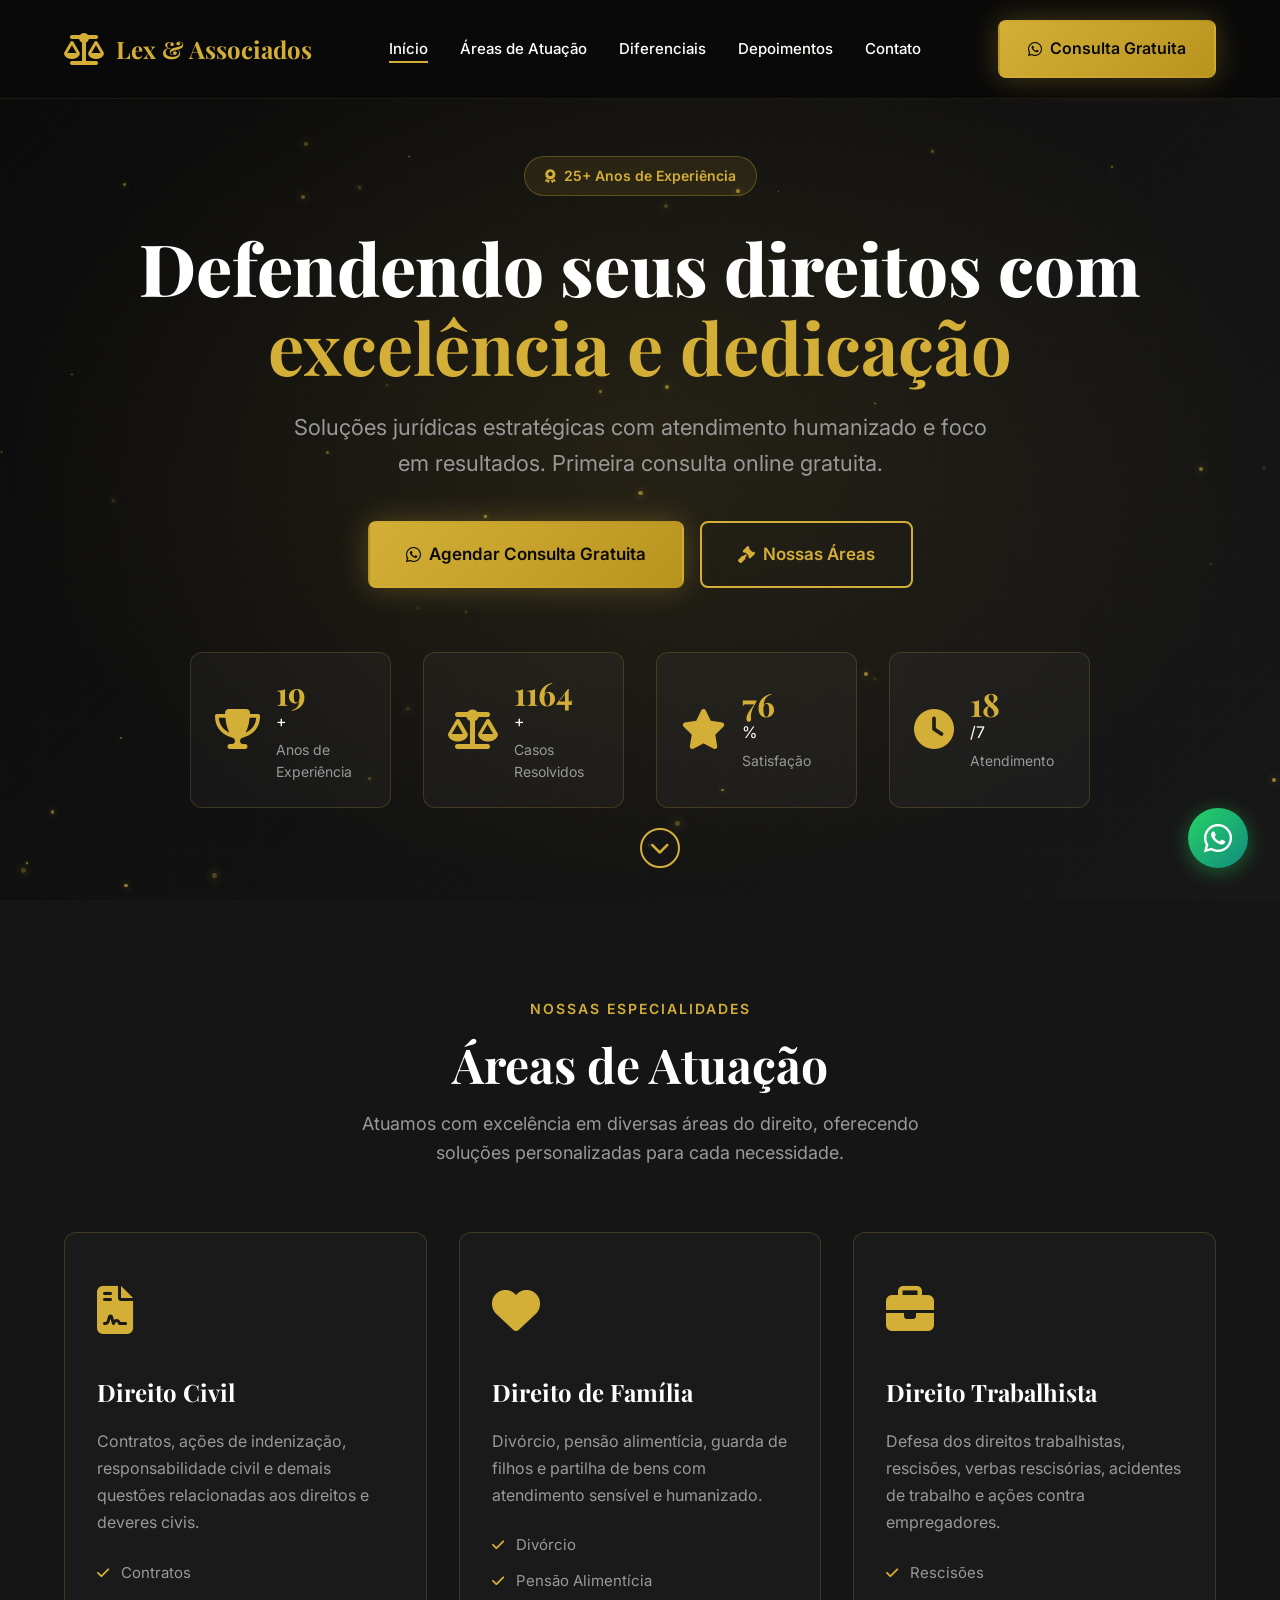
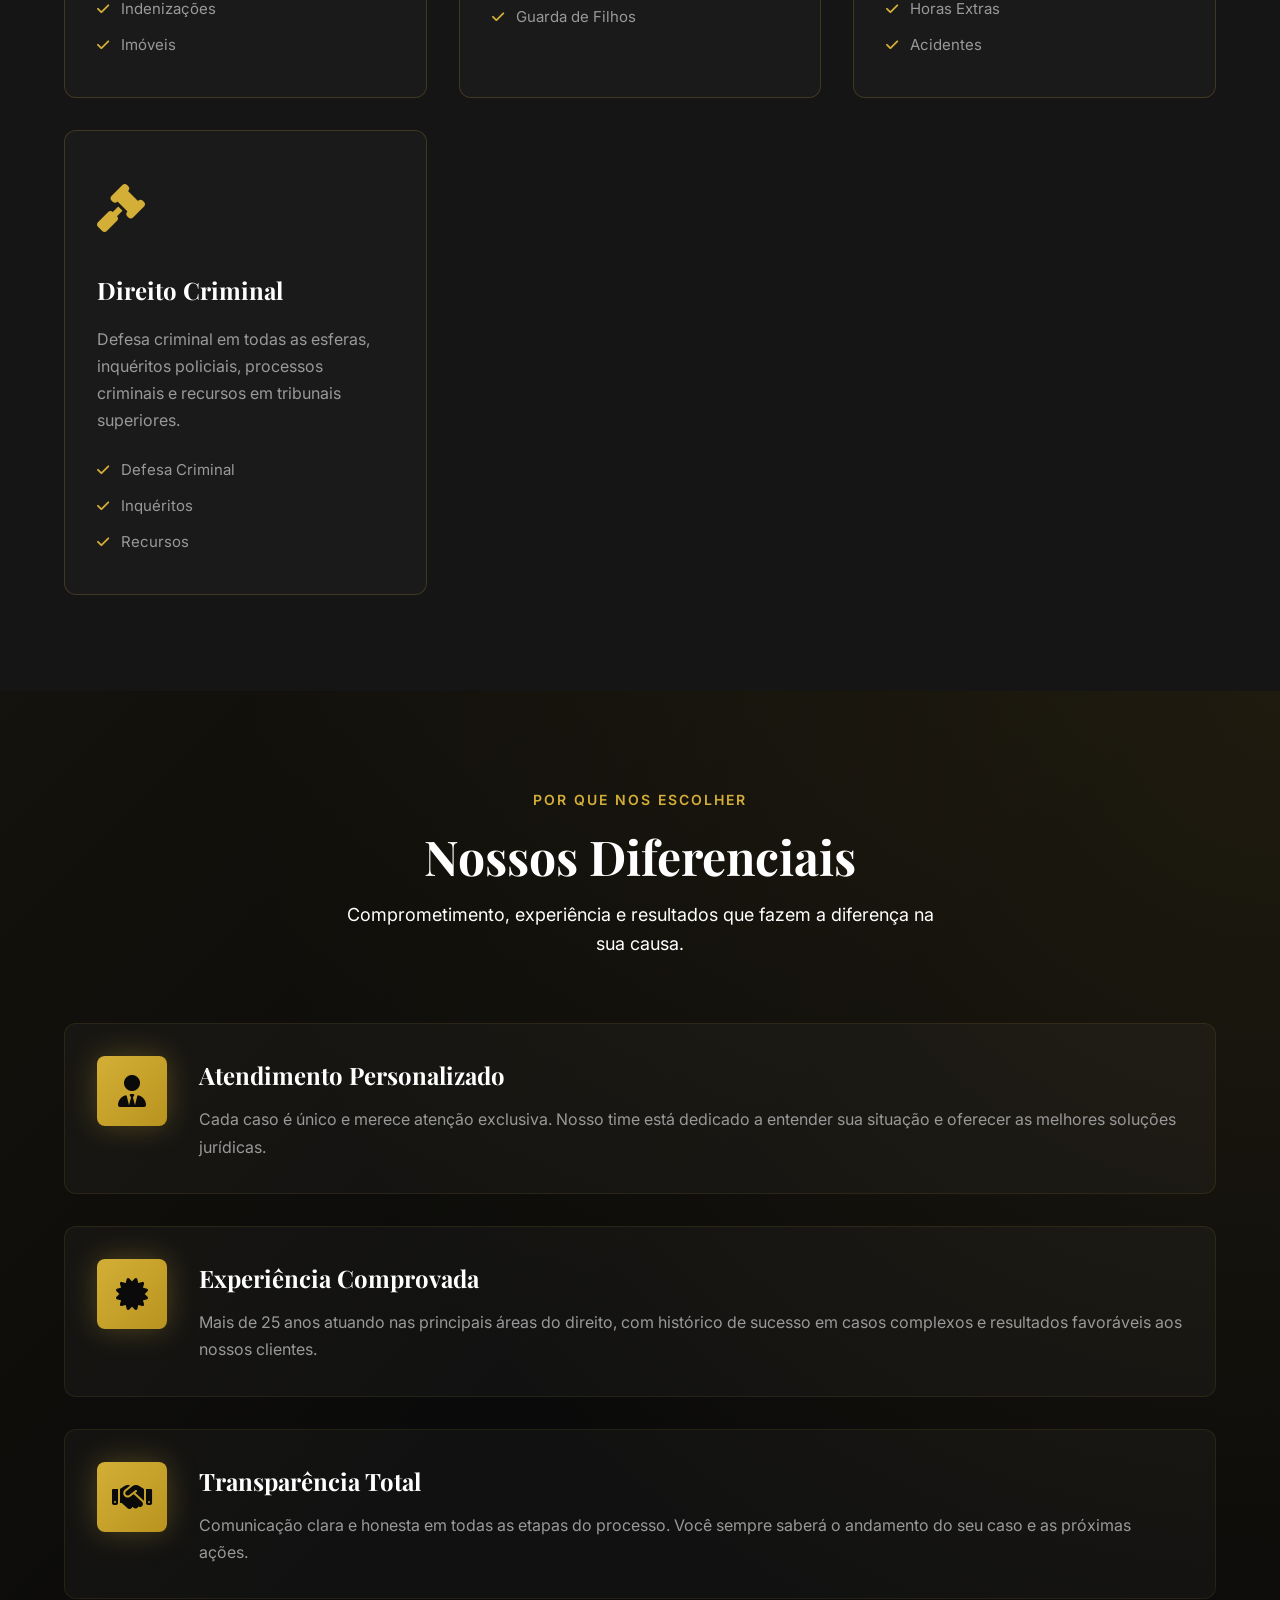
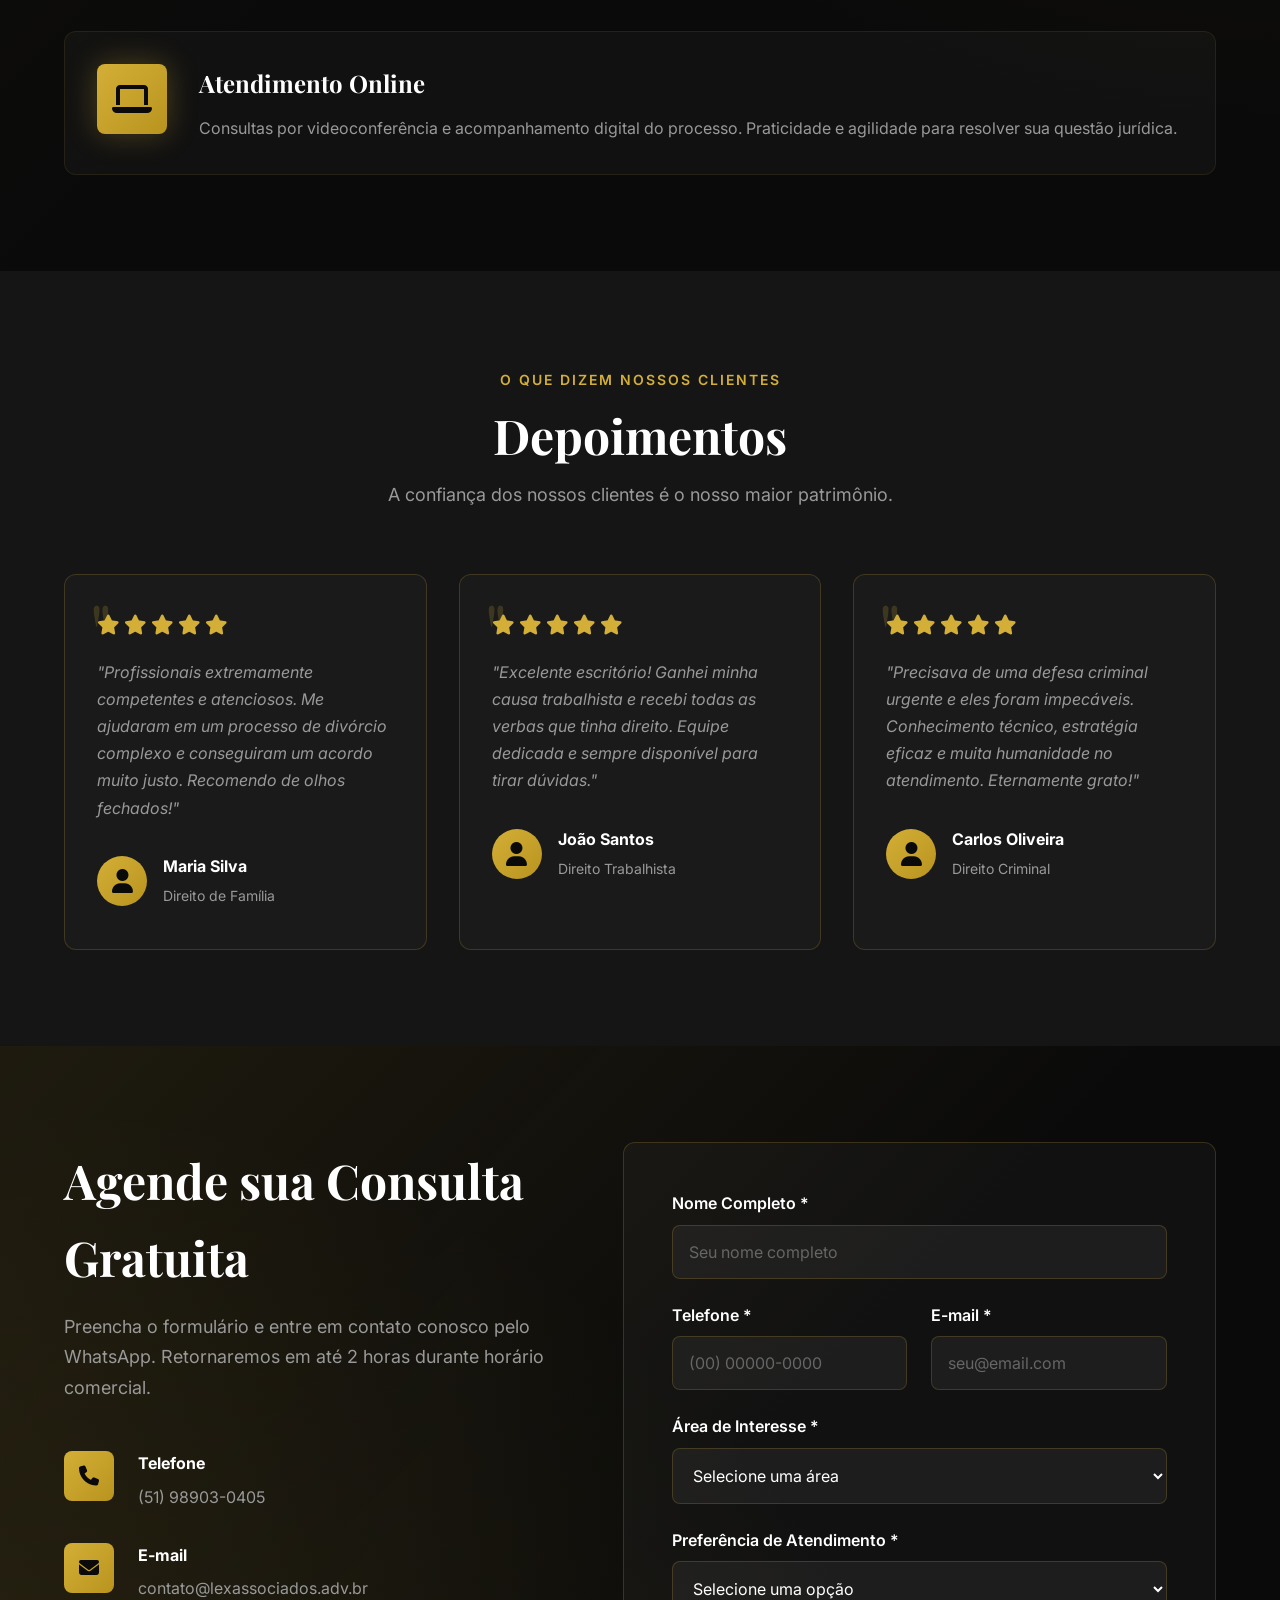
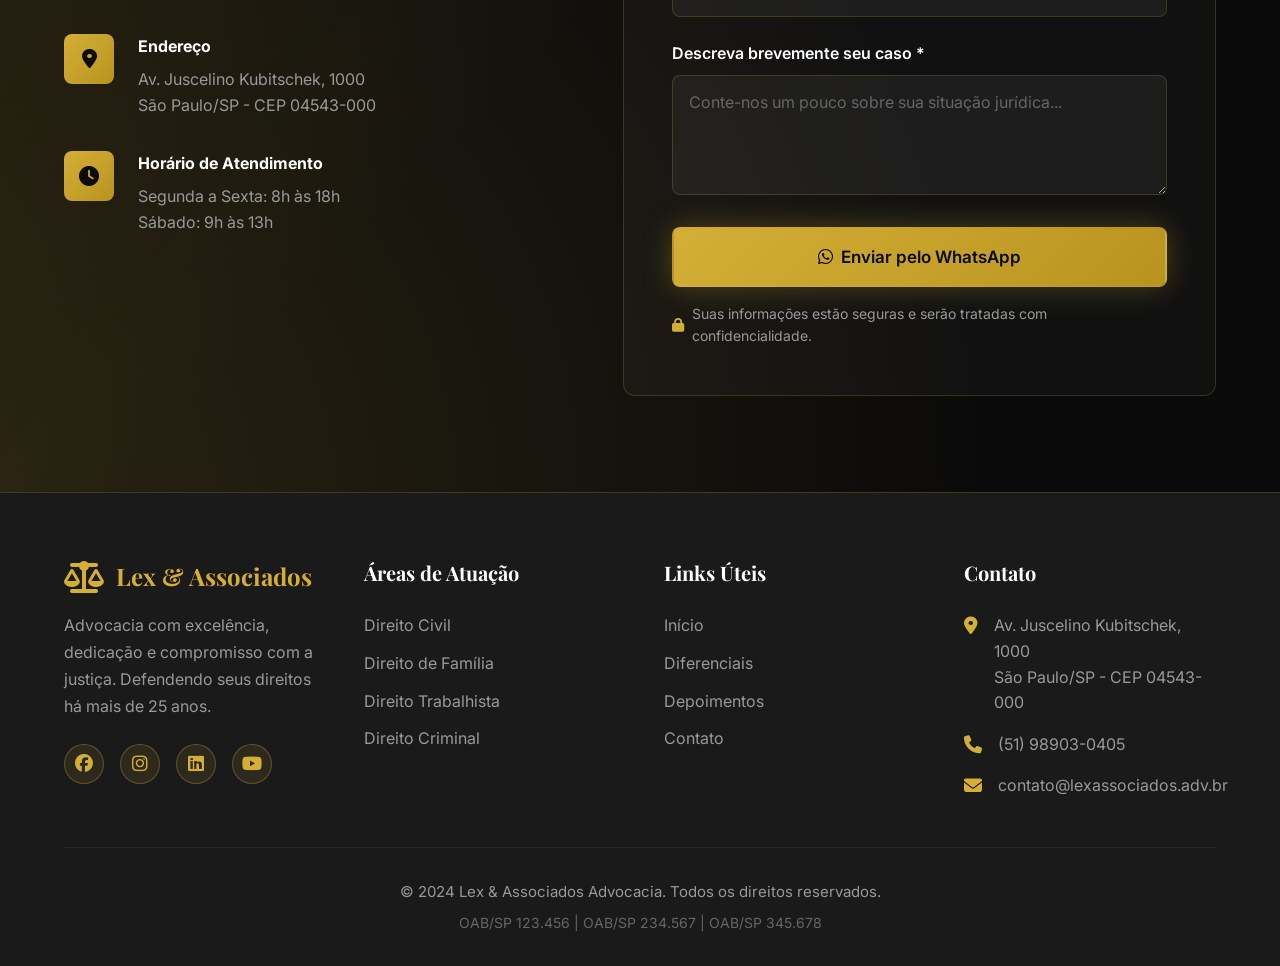
==== site/index.html @ 2e953e7a "Initial commit: Lex & Associados - Landing page premium para escritório de advocacia - Design premiu" ====
<!DOCTYPE html>
<html lang="pt-BR">
<head>
  <meta charset="UTF-8">
  <meta name="viewport" content="width=device-width, initial-scale=1.0">
  <title>Lex & Associados | Advocacia com Excelência e Dedicação</title>
  <meta name="description" content="Escritório de advocacia especializado em Direito Civil, Família, Trabalhista e Criminal. Primeira consulta gratuita. Atendimento humanizado e resultados comprovados.">
  <meta name="robots" content="noindex, nofollow">
  
  <!-- Fonts -->
  <link rel="preconnect" href="https://fonts.googleapis.com">
  <link rel="preconnect" href="https://fonts.gstatic.com" crossorigin>
  <link href="https://fonts.googleapis.com/css2?family=Playfair+Display:wght@400;500;600;700;800&family=Inter:wght@300;400;500;600;700&display=swap" rel="stylesheet">
  
  <!-- Font Awesome -->
  <link rel="stylesheet" href="https://cdnjs.cloudflare.com/ajax/libs/font-awesome/6.4.0/css/all.min.css">
  
  <!-- AOS Animation Library -->
  <link rel="stylesheet" href="https://unpkg.com/aos@2.3.4/dist/aos.css">
  
  <!-- Styles -->
  <link rel="stylesheet" href="assets/css/style.css">
</head>
<body>
  <!-- Header Navigation -->
  <header class="header" id="header">
    <div class="container">
      <div class="header__content">
        <div class="header__logo">
          <i class="fas fa-balance-scale"></i>
          <span>Lex & Associados</span>
        </div>
        
        <nav class="header__nav" id="nav-menu">
          <ul>
            <li><a href="#home" class="nav-link">Início</a></li>
            <li><a href="#areas" class="nav-link">Áreas de Atuação</a></li>
            <li><a href="#diferenciais" class="nav-link">Diferenciais</a></li>
            <li><a href="#depoimentos" class="nav-link">Depoimentos</a></li>
            <li><a href="#contato" class="nav-link">Contato</a></li>
          </ul>
        </nav>
        
        <button class="header__toggle" id="nav-toggle" aria-label="Toggle menu">
          <i class="fas fa-bars"></i>
        </button>
        
        <a href="#contato" class="btn btn--primary header__cta">
          <i class="fab fa-whatsapp"></i>
          Consulta Gratuita
        </a>
      </div>
    </div>
  </header>

  <!-- Hero Section -->
  <section class="hero" id="home">
    <div class="hero__bg">
      <div class="hero__overlay"></div>
      <div class="hero__particles" id="particles"></div>
    </div>
    
    <div class="container">
      <div class="hero__content">
        <div class="hero__badge" data-aos="fade-down">
          <i class="fas fa-award"></i>
          <span>25+ Anos de Experiência</span>
        </div>
        
        <h1 class="hero__title" data-aos="fade-up" data-aos-delay="100">
          Defendendo seus direitos com
          <span class="highlight">excelência e dedicação</span>
        </h1>
        
        <p class="hero__subtitle" data-aos="fade-up" data-aos-delay="200">
          Soluções jurídicas estratégicas com atendimento humanizado e foco em resultados.
          Primeira consulta online gratuita.
        </p>
        
        <div class="hero__actions" data-aos="fade-up" data-aos-delay="300">
          <a href="#contato" class="btn btn--primary btn--lg">
            <i class="fab fa-whatsapp"></i>
            Agendar Consulta Gratuita
          </a>
          <a href="#areas" class="btn btn--outline btn--lg">
            <i class="fas fa-gavel"></i>
            Nossas Áreas
          </a>
        </div>
        
        <div class="hero__stats" data-aos="fade-up" data-aos-delay="400">
          <div class="stat">
            <div class="stat__icon">
              <i class="fas fa-trophy"></i>
            </div>
            <div class="stat__content">
              <span class="stat__number" data-target="25">0</span>+
              <span class="stat__label">Anos de Experiência</span>
            </div>
          </div>
          
          <div class="stat">
            <div class="stat__icon">
              <i class="fas fa-balance-scale"></i>
            </div>
            <div class="stat__content">
              <span class="stat__number" data-target="1500">0</span>+
              <span class="stat__label">Casos Resolvidos</span>
            </div>
          </div>
          
          <div class="stat">
            <div class="stat__icon">
              <i class="fas fa-star"></i>
            </div>
            <div class="stat__content">
              <span class="stat__number" data-target="98">0</span>%
              <span class="stat__label">Satisfação</span>
            </div>
          </div>
          
          <div class="stat">
            <div class="stat__icon">
              <i class="fas fa-clock"></i>
            </div>
            <div class="stat__content">
              <span class="stat__number" data-target="24">0</span>/7
              <span class="stat__label">Atendimento</span>
            </div>
          </div>
        </div>
      </div>
    </div>
    
    <div class="hero__scroll" data-aos="fade" data-aos-delay="500">
      <a href="#areas">
        <i class="fas fa-chevron-down"></i>
      </a>
    </div>
  </section>

  <!-- Áreas de Atuação -->
  <section class="areas" id="areas">
    <div class="container">
      <div class="section-header" data-aos="fade-up">
        <span class="section-header__label">Nossas Especialidades</span>
        <h2 class="section-header__title">Áreas de Atuação</h2>
        <p class="section-header__subtitle">
          Atuamos com excelência em diversas áreas do direito, oferecendo soluções
          personalizadas para cada necessidade.
        </p>
      </div>
      
      <div class="areas__grid">
        <div class="area-card" data-aos="fade-up" data-aos-delay="100">
          <div class="area-card__icon">
            <i class="fas fa-file-contract"></i>
          </div>
          <h3 class="area-card__title">Direito Civil</h3>
          <p class="area-card__description">
            Contratos, ações de indenização, responsabilidade civil e demais questões
            relacionadas aos direitos e deveres civis.
          </p>
          <ul class="area-card__list">
            <li><i class="fas fa-check"></i> Contratos</li>
            <li><i class="fas fa-check"></i> Indenizações</li>
            <li><i class="fas fa-check"></i> Imóveis</li>
          </ul>
        </div>
        
        <div class="area-card" data-aos="fade-up" data-aos-delay="200">
          <div class="area-card__icon">
            <i class="fas fa-heart"></i>
          </div>
          <h3 class="area-card__title">Direito de Família</h3>
          <p class="area-card__description">
            Divórcio, pensão alimentícia, guarda de filhos e partilha de bens com
            atendimento sensível e humanizado.
          </p>
          <ul class="area-card__list">
            <li><i class="fas fa-check"></i> Divórcio</li>
            <li><i class="fas fa-check"></i> Pensão Alimentícia</li>
            <li><i class="fas fa-check"></i> Guarda de Filhos</li>
          </ul>
        </div>
        
        <div class="area-card" data-aos="fade-up" data-aos-delay="300">
          <div class="area-card__icon">
            <i class="fas fa-briefcase"></i>
          </div>
          <h3 class="area-card__title">Direito Trabalhista</h3>
          <p class="area-card__description">
            Defesa dos direitos trabalhistas, rescisões, verbas rescisórias, acidentes
            de trabalho e ações contra empregadores.
          </p>
          <ul class="area-card__list">
            <li><i class="fas fa-check"></i> Rescisões</li>
            <li><i class="fas fa-check"></i> Horas Extras</li>
            <li><i class="fas fa-check"></i> Acidentes</li>
          </ul>
        </div>
        
        <div class="area-card" data-aos="fade-up" data-aos-delay="400">
          <div class="area-card__icon">
            <i class="fas fa-gavel"></i>
          </div>
          <h3 class="area-card__title">Direito Criminal</h3>
          <p class="area-card__description">
            Defesa criminal em todas as esferas, inquéritos policiais, processos
            criminais e recursos em tribunais superiores.
          </p>
          <ul class="area-card__list">
            <li><i class="fas fa-check"></i> Defesa Criminal</li>
            <li><i class="fas fa-check"></i> Inquéritos</li>
            <li><i class="fas fa-check"></i> Recursos</li>
          </ul>
        </div>
      </div>
    </div>
  </section>

  <!-- Diferenciais -->
  <section class="diferenciais" id="diferenciais">
    <div class="diferenciais__bg"></div>
    <div class="container">
      <div class="section-header section-header--light" data-aos="fade-up">
        <span class="section-header__label">Por que nos escolher</span>
        <h2 class="section-header__title">Nossos Diferenciais</h2>
        <p class="section-header__subtitle">
          Comprometimento, experiência e resultados que fazem a diferença na sua causa.
        </p>
      </div>
      
      <div class="diferenciais__grid">
        <div class="diferencial" data-aos="fade-right" data-aos-delay="100">
          <div class="diferencial__icon">
            <i class="fas fa-user-tie"></i>
          </div>
          <div class="diferencial__content">
            <h3 class="diferencial__title">Atendimento Personalizado</h3>
            <p class="diferencial__description">
              Cada caso é único e merece atenção exclusiva. Nosso time está dedicado
              a entender sua situação e oferecer as melhores soluções jurídicas.
            </p>
          </div>
        </div>
        
        <div class="diferencial" data-aos="fade-right" data-aos-delay="200">
          <div class="diferencial__icon">
            <i class="fas fa-certificate"></i>
          </div>
          <div class="diferencial__content">
            <h3 class="diferencial__title">Experiência Comprovada</h3>
            <p class="diferencial__description">
              Mais de 25 anos atuando nas principais áreas do direito, com histórico
              de sucesso em casos complexos e resultados favoráveis aos nossos clientes.
            </p>
          </div>
        </div>
        
        <div class="diferencial" data-aos="fade-right" data-aos-delay="300">
          <div class="diferencial__icon">
            <i class="fas fa-handshake"></i>
          </div>
          <div class="diferencial__content">
            <h3 class="diferencial__title">Transparência Total</h3>
            <p class="diferencial__description">
              Comunicação clara e honesta em todas as etapas do processo. Você sempre
              saberá o andamento do seu caso e as próximas ações.
            </p>
          </div>
        </div>
        
        <div class="diferencial" data-aos="fade-right" data-aos-delay="400">
          <div class="diferencial__icon">
            <i class="fas fa-laptop"></i>
          </div>
          <div class="diferencial__content">
            <h3 class="diferencial__title">Atendimento Online</h3>
            <p class="diferencial__description">
              Consultas por videoconferência e acompanhamento digital do processo.
              Praticidade e agilidade para resolver sua questão jurídica.
            </p>
          </div>
        </div>
      </div>
    </div>
  </section>

  <!-- Depoimentos -->
  <section class="depoimentos" id="depoimentos">
    <div class="container">
      <div class="section-header" data-aos="fade-up">
        <span class="section-header__label">O que dizem nossos clientes</span>
        <h2 class="section-header__title">Depoimentos</h2>
        <p class="section-header__subtitle">
          A confiança dos nossos clientes é o nosso maior patrimônio.
        </p>
      </div>
      
      <div class="depoimentos__grid">
        <div class="depoimento" data-aos="fade-up" data-aos-delay="100">
          <div class="depoimento__rating">
            <i class="fas fa-star"></i>
            <i class="fas fa-star"></i>
            <i class="fas fa-star"></i>
            <i class="fas fa-star"></i>
            <i class="fas fa-star"></i>
          </div>
          <p class="depoimento__text">
            "Profissionais extremamente competentes e atenciosos. Me ajudaram em um
            processo de divórcio complexo e conseguiram um acordo muito justo.
            Recomendo de olhos fechados!"
          </p>
          <div class="depoimento__author">
            <div class="depoimento__avatar">
              <i class="fas fa-user"></i>
            </div>
            <div class="depoimento__info">
              <h4 class="depoimento__name">Maria Silva</h4>
              <span class="depoimento__role">Direito de Família</span>
            </div>
          </div>
        </div>
        
        <div class="depoimento" data-aos="fade-up" data-aos-delay="200">
          <div class="depoimento__rating">
            <i class="fas fa-star"></i>
            <i class="fas fa-star"></i>
            <i class="fas fa-star"></i>
            <i class="fas fa-star"></i>
            <i class="fas fa-star"></i>
          </div>
          <p class="depoimento__text">
            "Excelente escritório! Ganhei minha causa trabalhista e recebi todas as
            verbas que tinha direito. Equipe dedicada e sempre disponível para tirar
            dúvidas."
          </p>
          <div class="depoimento__author">
            <div class="depoimento__avatar">
              <i class="fas fa-user"></i>
            </div>
            <div class="depoimento__info">
              <h4 class="depoimento__name">João Santos</h4>
              <span class="depoimento__role">Direito Trabalhista</span>
            </div>
          </div>
        </div>
        
        <div class="depoimento" data-aos="fade-up" data-aos-delay="300">
          <div class="depoimento__rating">
            <i class="fas fa-star"></i>
            <i class="fas fa-star"></i>
            <i class="fas fa-star"></i>
            <i class="fas fa-star"></i>
            <i class="fas fa-star"></i>
          </div>
          <p class="depoimento__text">
            "Precisava de uma defesa criminal urgente e eles foram impecáveis.
            Conhecimento técnico, estratégia eficaz e muita humanidade no atendimento.
            Eternamente grato!"
          </p>
          <div class="depoimento__author">
            <div class="depoimento__avatar">
              <i class="fas fa-user"></i>
            </div>
            <div class="depoimento__info">
              <h4 class="depoimento__name">Carlos Oliveira</h4>
              <span class="depoimento__role">Direito Criminal</span>
            </div>
          </div>
        </div>
      </div>
    </div>
  </section>

  <!-- Contato / Formulário WhatsApp -->
  <section class="contato" id="contato">
    <div class="contato__bg"></div>
    <div class="container">
      <div class="contato__wrapper">
        <div class="contato__info" data-aos="fade-right">
          <h2 class="contato__title">Agende sua Consulta Gratuita</h2>
          <p class="contato__subtitle">
            Preencha o formulário e entre em contato conosco pelo WhatsApp.
            Retornaremos em até 2 horas durante horário comercial.
          </p>
          
          <div class="contato__details">
            <div class="contato__detail">
              <div class="contato__detail-icon">
                <i class="fas fa-phone"></i>
              </div>
              <div class="contato__detail-content">
                <h4>Telefone</h4>
                <p>(51) 98903-0405</p>
              </div>
            </div>
            
            <div class="contato__detail">
              <div class="contato__detail-icon">
                <i class="fas fa-envelope"></i>
              </div>
              <div class="contato__detail-content">
                <h4>E-mail</h4>
                <p>contato@lexassociados.adv.br</p>
              </div>
            </div>
            
            <div class="contato__detail">
              <div class="contato__detail-icon">
                <i class="fas fa-map-marker-alt"></i>
              </div>
              <div class="contato__detail-content">
                <h4>Endereço</h4>
                <p>Av. Juscelino Kubitschek, 1000<br>São Paulo/SP - CEP 04543-000</p>
              </div>
            </div>
            
            <div class="contato__detail">
              <div class="contato__detail-icon">
                <i class="fas fa-clock"></i>
              </div>
              <div class="contato__detail-content">
                <h4>Horário de Atendimento</h4>
                <p>Segunda a Sexta: 8h às 18h<br>Sábado: 9h às 13h</p>
              </div>
            </div>
          </div>
        </div>
        
        <div class="contato__form" data-aos="fade-left">
          <form id="whatsapp-form">
            <div class="form-group">
              <label for="nome">Nome Completo *</label>
              <input 
                type="text" 
                id="nome" 
                name="nome" 
                required 
                placeholder="Seu nome completo"
              >
            </div>
            
            <div class="form-row">
              <div class="form-group">
                <label for="telefone">Telefone *</label>
                <input 
                  type="tel" 
                  id="telefone" 
                  name="telefone" 
                  required 
                  placeholder="(00) 00000-0000"
                >
              </div>
              
              <div class="form-group">
                <label for="email">E-mail *</label>
                <input 
                  type="email" 
                  id="email" 
                  name="email" 
                  required 
                  placeholder="seu@email.com"
                >
              </div>
            </div>
            
            <div class="form-group">
              <label for="area">Área de Interesse *</label>
              <select id="area" name="area" required>
                <option value="">Selecione uma área</option>
                <option value="Direito Civil">Direito Civil</option>
                <option value="Direito de Família">Direito de Família</option>
                <option value="Direito Trabalhista">Direito Trabalhista</option>
                <option value="Direito Criminal">Direito Criminal</option>
                <option value="Outro">Outro</option>
              </select>
            </div>
            
            <div class="form-group">
              <label for="atendimento">Preferência de Atendimento *</label>
              <select id="atendimento" name="atendimento" required>
                <option value="">Selecione uma opção</option>
                <option value="Presencial">Presencial</option>
                <option value="Online (Videochamada)">Online (Videochamada)</option>
                <option value="Sem preferência">Sem preferência</option>
              </select>
            </div>
            
            <div class="form-group">
              <label for="mensagem">Descreva brevemente seu caso *</label>
              <textarea 
                id="mensagem" 
                name="mensagem" 
                rows="4" 
                required
                placeholder="Conte-nos um pouco sobre sua situação jurídica..."
              ></textarea>
            </div>
            
            <button type="submit" class="btn btn--primary btn--lg btn--block">
              <i class="fab fa-whatsapp"></i>
              Enviar pelo WhatsApp
            </button>
            
            <p class="form-disclaimer">
              <i class="fas fa-lock"></i>
              Suas informações estão seguras e serão tratadas com confidencialidade.
            </p>
          </form>
        </div>
      </div>
    </div>
  </section>

  <!-- Footer -->
  <footer class="footer">
    <div class="container">
      <div class="footer__content">
        <div class="footer__about">
          <div class="footer__logo">
            <i class="fas fa-balance-scale"></i>
            <span>Lex & Associados</span>
          </div>
          <p class="footer__description">
            Advocacia com excelência, dedicação e compromisso com a justiça.
            Defendendo seus direitos há mais de 25 anos.
          </p>
          <div class="footer__social">
            <a href="#" aria-label="Facebook"><i class="fab fa-facebook"></i></a>
            <a href="#" aria-label="Instagram"><i class="fab fa-instagram"></i></a>
            <a href="#" aria-label="LinkedIn"><i class="fab fa-linkedin"></i></a>
            <a href="#" aria-label="YouTube"><i class="fab fa-youtube"></i></a>
          </div>
        </div>
        
        <div class="footer__links">
          <h4 class="footer__heading">Áreas de Atuação</h4>
          <ul>
            <li><a href="#areas">Direito Civil</a></li>
            <li><a href="#areas">Direito de Família</a></li>
            <li><a href="#areas">Direito Trabalhista</a></li>
            <li><a href="#areas">Direito Criminal</a></li>
          </ul>
        </div>
        
        <div class="footer__links">
          <h4 class="footer__heading">Links Úteis</h4>
          <ul>
            <li><a href="#home">Início</a></li>
            <li><a href="#diferenciais">Diferenciais</a></li>
            <li><a href="#depoimentos">Depoimentos</a></li>
            <li><a href="#contato">Contato</a></li>
          </ul>
        </div>
        
        <div class="footer__contact">
          <h4 class="footer__heading">Contato</h4>
          <ul>
            <li>
              <i class="fas fa-map-marker-alt"></i>
              Av. Juscelino Kubitschek, 1000<br>
              São Paulo/SP - CEP 04543-000
            </li>
            <li>
              <i class="fas fa-phone"></i>
              (51) 98903-0405
            </li>
            <li>
              <i class="fas fa-envelope"></i>
              contato@lexassociados.adv.br
            </li>
          </ul>
        </div>
      </div>
      
      <div class="footer__bottom">
        <p>&copy; 2024 Lex & Associados Advocacia. Todos os direitos reservados.</p>
        <p class="footer__oab">OAB/SP 123.456 | OAB/SP 234.567 | OAB/SP 345.678</p>
      </div>
    </div>
  </footer>

  <!-- WhatsApp Float Button -->
  <a href="https://wa.me/5551989030405" class="whatsapp-float" aria-label="WhatsApp" target="_blank">
    <i class="fab fa-whatsapp"></i>
  </a>

  <!-- Back to Top Button -->
  <button class="back-to-top" id="back-to-top" aria-label="Voltar ao topo">
    <i class="fas fa-chevron-up"></i>
  </button>

  <!-- Scripts -->
  <script src="https://unpkg.com/aos@2.3.4/dist/aos.js"></script>
  <script src="assets/js/main.js"></script>
</body>
</html>
---- site/assets/css/style.css ----
/* ================================
   VARIABLES & RESET
   ================================ */

:root {
  /* Colors */
  --color-primary: #d4af37;
  --color-primary-dark: #b8941f;
  --color-primary-light: #f0d672;
  --color-dark: #0a0a0a;
  --color-dark-alt: #1a1a1a;
  --color-dark-light: #2a2a2a;
  --color-gray: #666;
  --color-gray-light: #999;
  --color-white: #ffffff;
  --color-bg: #0f0f0f;
  --color-bg-alt: #151515;
  
  /* Typography */
  --font-primary: 'Playfair Display', serif;
  --font-secondary: 'Inter', sans-serif;
  
  /* Spacing */
  --spacing-xs: 0.5rem;
  --spacing-sm: 1rem;
  --spacing-md: 2rem;
  --spacing-lg: 4rem;
  --spacing-xl: 6rem;
  
  /* Transitions */
  --transition-fast: 0.2s ease;
  --transition-normal: 0.3s ease;
  --transition-slow: 0.5s ease;
  
  /* Shadows */
  --shadow-sm: 0 2px 10px rgba(0, 0, 0, 0.1);
  --shadow-md: 0 4px 20px rgba(0, 0, 0, 0.15);
  --shadow-lg: 0 8px 40px rgba(0, 0, 0, 0.25);
  --shadow-gold: 0 0 30px rgba(212, 175, 55, 0.3);
  
  /* Border Radius */
  --radius-sm: 4px;
  --radius-md: 8px;
  --radius-lg: 12px;
  --radius-xl: 20px;
}

* {
  margin: 0;
  padding: 0;
  box-sizing: border-box;
}

html {
  scroll-behavior: smooth;
  overflow-x: hidden;
}

body {
  font-family: var(--font-secondary);
  background-color: var(--color-bg);
  color: var(--color-white);
  line-height: 1.6;
  overflow-x: hidden;
}

img {
  max-width: 100%;
  height: auto;
  display: block;
}

a {
  text-decoration: none;
  color: inherit;
  transition: var(--transition-normal);
}

ul, ol {
  list-style: none;
}

button {
  border: none;
  background: none;
  cursor: pointer;
  font-family: inherit;
}

/* ================================
   UTILITIES
   ================================ */

.container {
  max-width: 1200px;
  margin: 0 auto;
  padding: 0 1.5rem;
}

.highlight {
  color: var(--color-primary);
  font-weight: 700;
  position: relative;
  display: inline-block;
}

.section-header {
  text-align: center;
  margin-bottom: var(--spacing-lg);
}

.section-header__label {
  display: inline-block;
  color: var(--color-primary);
  font-size: 0.875rem;
  font-weight: 600;
  letter-spacing: 2px;
  text-transform: uppercase;
  margin-bottom: var(--spacing-sm);
}

.section-header__title {
  font-family: var(--font-primary);
  font-size: clamp(2rem, 5vw, 3rem);
  font-weight: 700;
  margin-bottom: var(--spacing-sm);
  line-height: 1.2;
}

.section-header__subtitle {
  font-size: 1.125rem;
  color: var(--color-gray-light);
  max-width: 600px;
  margin: 0 auto;
}

.section-header--light .section-header__title,
.section-header--light .section-header__subtitle {
  color: var(--color-white);
}

/* Buttons */
.btn {
  display: inline-flex;
  align-items: center;
  justify-content: center;
  gap: 0.5rem;
  padding: 0.875rem 1.75rem;
  font-size: 1rem;
  font-weight: 600;
  border-radius: var(--radius-md);
  transition: all var(--transition-normal);
  cursor: pointer;
  border: 2px solid transparent;
  text-align: center;
}

.btn--primary {
  background: linear-gradient(135deg, var(--color-primary) 0%, var(--color-primary-dark) 100%);
  color: var(--color-dark);
  box-shadow: var(--shadow-gold);
}

.btn--primary:hover {
  transform: translateY(-2px);
  box-shadow: 0 8px 25px rgba(212, 175, 55, 0.4);
}

.btn--outline {
  background: transparent;
  color: var(--color-primary);
  border-color: var(--color-primary);
}

.btn--outline:hover {
  background: var(--color-primary);
  color: var(--color-dark);
  transform: translateY(-2px);
}

.btn--lg {
  padding: 1.125rem 2.25rem;
  font-size: 1.0625rem;
}

.btn--block {
  width: 100%;
}

/* ================================
   HEADER
   ================================ */

.header {
  position: fixed;
  top: 0;
  left: 0;
  width: 100%;
  z-index: 1000;
  background: rgba(10, 10, 10, 0.95);
  backdrop-filter: blur(10px);
  border-bottom: 1px solid rgba(212, 175, 55, 0.1);
  transition: all var(--transition-normal);
}

.header.scrolled {
  background: rgba(10, 10, 10, 0.98);
  box-shadow: var(--shadow-md);
}

.header__content {
  display: flex;
  align-items: center;
  justify-content: space-between;
  padding: 1.25rem 0;
  gap: 2rem;
}

.header__logo {
  display: flex;
  align-items: center;
  gap: 0.75rem;
  font-family: var(--font-primary);
  font-size: 1.5rem;
  font-weight: 700;
  color: var(--color-primary);
}

.header__logo i {
  font-size: 2rem;
}

.header__nav ul {
  display: flex;
  gap: 2rem;
}

.header__nav a {
  color: var(--color-white);
  font-size: 0.9375rem;
  font-weight: 500;
  position: relative;
}

.header__nav a::after {
  content: '';
  position: absolute;
  bottom: -5px;
  left: 0;
  width: 0;
  height: 2px;
  background: var(--color-primary);
  transition: width var(--transition-normal);
}

.header__nav a:hover::after,
.header__nav a.active::after {
  width: 100%;
}

.header__toggle {
  display: none;
  color: var(--color-primary);
  font-size: 1.5rem;
}

.header__cta {
  display: none;
}

/* ================================
   HERO SECTION
   ================================ */

.hero {
  position: relative;
  min-height: 100vh;
  display: flex;
  align-items: center;
  justify-content: center;
  padding: 8rem 0 4rem;
  overflow: hidden;
}

.hero__bg {
  position: absolute;
  top: 0;
  left: 0;
  width: 100%;
  height: 100%;
  background: 
    linear-gradient(135deg, rgba(10, 10, 10, 0.9) 0%, rgba(26, 26, 26, 0.8) 100%),
    url('data:image/svg+xml,<svg xmlns="http://www.w3.org/2000/svg" viewBox="0 0 1200 800"><defs><pattern id="grid" width="40" height="40" patternUnits="userSpaceOnUse"><path d="M 40 0 L 0 0 0 40" fill="none" stroke="rgba(212,175,55,0.1)" stroke-width="1"/></pattern></defs><rect fill="url(%23grid)" width="100%" height="100%"/></svg>');
  z-index: -2;
}

.hero__overlay {
  position: absolute;
  top: 0;
  left: 0;
  width: 100%;
  height: 100%;
  background: radial-gradient(ellipse at center, rgba(212, 175, 55, 0.1) 0%, transparent 70%);
  z-index: -1;
}

.hero__particles {
  position: absolute;
  top: 0;
  left: 0;
  width: 100%;
  height: 100%;
  z-index: -1;
}

.hero__content {
  text-align: center;
  position: relative;
  z-index: 1;
}

.hero__badge {
  display: inline-flex;
  align-items: center;
  gap: 0.5rem;
  padding: 0.5rem 1.25rem;
  background: rgba(212, 175, 55, 0.1);
  border: 1px solid rgba(212, 175, 55, 0.3);
  border-radius: 50px;
  color: var(--color-primary);
  font-size: 0.875rem;
  font-weight: 600;
  margin-bottom: 2rem;
  animation: pulse 2s ease-in-out infinite;
}

@keyframes pulse {
  0%, 100% { transform: scale(1); }
  50% { transform: scale(1.05); }
}

.hero__title {
  font-family: var(--font-primary);
  font-size: clamp(2.5rem, 7vw, 4.5rem);
  font-weight: 800;
  line-height: 1.1;
  margin-bottom: 1.5rem;
  color: var(--color-white);
}

.hero__subtitle {
  font-size: clamp(1.125rem, 2vw, 1.375rem);
  color: var(--color-gray-light);
  max-width: 700px;
  margin: 0 auto 2.5rem;
  line-height: 1.6;
}

.hero__actions {
  display: flex;
  align-items: center;
  justify-content: center;
  gap: 1rem;
  flex-wrap: wrap;
  margin-bottom: 4rem;
}

.hero__stats {
  display: grid;
  grid-template-columns: repeat(auto-fit, minmax(200px, 1fr));
  gap: 2rem;
  max-width: 900px;
  margin: 0 auto;
}

.stat {
  display: flex;
  align-items: center;
  gap: 1rem;
  padding: 1.5rem;
  background: rgba(255, 255, 255, 0.03);
  border: 1px solid rgba(212, 175, 55, 0.2);
  border-radius: var(--radius-lg);
  transition: all var(--transition-normal);
}

.stat:hover {
  background: rgba(255, 255, 255, 0.05);
  border-color: rgba(212, 175, 55, 0.4);
  transform: translateY(-5px);
}

.stat__icon {
  font-size: 2.5rem;
  color: var(--color-primary);
}

.stat__content {
  text-align: left;
  display: flex;
  flex-direction: column;
}

.stat__number {
  font-family: var(--font-primary);
  font-size: 2rem;
  font-weight: 700;
  color: var(--color-primary);
  line-height: 1;
}

.stat__label {
  font-size: 0.875rem;
  color: var(--color-gray-light);
  margin-top: 0.25rem;
}

.hero__scroll {
  position: absolute;
  bottom: 2rem;
  left: 50%;
  transform: translateX(-50%);
  animation: bounce 2s infinite;
}

.hero__scroll a {
  display: flex;
  align-items: center;
  justify-content: center;
  width: 40px;
  height: 40px;
  border: 2px solid var(--color-primary);
  border-radius: 50%;
  color: var(--color-primary);
  font-size: 1.25rem;
}

@keyframes bounce {
  0%, 20%, 50%, 80%, 100% { transform: translateX(-50%) translateY(0); }
  40% { transform: translateX(-50%) translateY(-10px); }
  60% { transform: translateX(-50%) translateY(-5px); }
}

/* ================================
   AREAS DE ATUAÇÃO
   ================================ */

.areas {
  padding: var(--spacing-xl) 0;
  background: var(--color-bg-alt);
}

.areas__grid {
  display: grid;
  grid-template-columns: repeat(auto-fit, minmax(280px, 1fr));
  gap: 2rem;
}

.area-card {
  padding: 2.5rem 2rem;
  background: var(--color-dark-alt);
  border: 1px solid rgba(212, 175, 55, 0.2);
  border-radius: var(--radius-lg);
  transition: all var(--transition-normal);
  position: relative;
  overflow: hidden;
}

.area-card::before {
  content: '';
  position: absolute;
  top: 0;
  left: 0;
  width: 100%;
  height: 4px;
  background: linear-gradient(90deg, var(--color-primary) 0%, var(--color-primary-light) 100%);
  transform: scaleX(0);
  transform-origin: left;
  transition: transform var(--transition-normal);
}

.area-card:hover {
  transform: translateY(-10px);
  border-color: var(--color-primary);
  box-shadow: var(--shadow-gold);
}

.area-card:hover::before {
  transform: scaleX(1);
}

.area-card__icon {
  font-size: 3rem;
  color: var(--color-primary);
  margin-bottom: 1.5rem;
  display: inline-block;
  transition: transform var(--transition-normal);
}

.area-card:hover .area-card__icon {
  transform: scale(1.1) rotate(5deg);
}

.area-card__title {
  font-family: var(--font-primary);
  font-size: 1.5rem;
  font-weight: 700;
  margin-bottom: 1rem;
  color: var(--color-white);
}

.area-card__description {
  color: var(--color-gray-light);
  margin-bottom: 1.5rem;
  line-height: 1.7;
}

.area-card__list {
  display: flex;
  flex-direction: column;
  gap: 0.75rem;
}

.area-card__list li {
  display: flex;
  align-items: center;
  gap: 0.75rem;
  color: var(--color-gray-light);
  font-size: 0.9375rem;
}

.area-card__list i {
  color: var(--color-primary);
  font-size: 0.875rem;
}

/* ================================
   DIFERENCIAIS
   ================================ */

.diferenciais {
  position: relative;
  padding: var(--spacing-xl) 0;
  background: var(--color-dark);
}

.diferenciais__bg {
  position: absolute;
  top: 0;
  left: 0;
  width: 100%;
  height: 100%;
  background: 
    linear-gradient(135deg, rgba(212, 175, 55, 0.05) 0%, transparent 50%),
    radial-gradient(circle at top right, rgba(212, 175, 55, 0.1) 0%, transparent 60%);
  z-index: 0;
}

.diferenciais .container {
  position: relative;
  z-index: 1;
}

.diferenciais__grid {
  display: grid;
  gap: 2rem;
}

.diferencial {
  display: flex;
  gap: 2rem;
  padding: 2rem;
  background: rgba(255, 255, 255, 0.03);
  border: 1px solid rgba(212, 175, 55, 0.1);
  border-radius: var(--radius-lg);
  transition: all var(--transition-normal);
}

.diferencial:hover {
  background: rgba(255, 255, 255, 0.05);
  border-color: rgba(212, 175, 55, 0.3);
  transform: translateX(10px);
}

.diferencial__icon {
  flex-shrink: 0;
  width: 70px;
  height: 70px;
  display: flex;
  align-items: center;
  justify-content: center;
  background: linear-gradient(135deg, var(--color-primary) 0%, var(--color-primary-dark) 100%);
  border-radius: var(--radius-md);
  color: var(--color-dark);
  font-size: 2rem;
  box-shadow: var(--shadow-gold);
  transition: transform var(--transition-normal);
}

.diferencial:hover .diferencial__icon {
  transform: rotate(360deg);
}

.diferencial__title {
  font-family: var(--font-primary);
  font-size: 1.5rem;
  font-weight: 700;
  margin-bottom: 0.75rem;
  color: var(--color-white);
}

.diferencial__description {
  color: var(--color-gray-light);
  line-height: 1.7;
}

/* ================================
   DEPOIMENTOS
   ================================ */

.depoimentos {
  padding: var(--spacing-xl) 0;
  background: var(--color-bg-alt);
}

.depoimentos__grid {
  display: grid;
  grid-template-columns: repeat(auto-fit, minmax(320px, 1fr));
  gap: 2rem;
}

.depoimento {
  padding: 2.5rem 2rem;
  background: var(--color-dark-alt);
  border: 1px solid rgba(212, 175, 55, 0.2);
  border-radius: var(--radius-lg);
  transition: all var(--transition-normal);
  position: relative;
}

.depoimento::before {
  content: '"';
  position: absolute;
  top: 1rem;
  left: 1.5rem;
  font-family: var(--font-primary);
  font-size: 5rem;
  color: rgba(212, 175, 55, 0.2);
  line-height: 1;
}

.depoimento:hover {
  transform: translateY(-10px);
  border-color: var(--color-primary);
  box-shadow: var(--shadow-gold);
}

.depoimento__rating {
  display: flex;
  gap: 0.25rem;
  margin-bottom: 1.5rem;
  font-size: 1.25rem;
  color: var(--color-primary);
}

.depoimento__text {
  position: relative;
  z-index: 1;
  color: var(--color-gray-light);
  line-height: 1.7;
  margin-bottom: 2rem;
  font-style: italic;
}

.depoimento__author {
  display: flex;
  align-items: center;
  gap: 1rem;
}

.depoimento__avatar {
  width: 50px;
  height: 50px;
  display: flex;
  align-items: center;
  justify-content: center;
  background: linear-gradient(135deg, var(--color-primary) 0%, var(--color-primary-dark) 100%);
  border-radius: 50%;
  color: var(--color-dark);
  font-size: 1.5rem;
}

.depoimento__name {
  font-weight: 700;
  color: var(--color-white);
  margin-bottom: 0.25rem;
}

.depoimento__role {
  font-size: 0.875rem;
  color: var(--color-gray-light);
}

/* ================================
   CONTATO
   ================================ */

.contato {
  position: relative;
  padding: var(--spacing-xl) 0;
  background: var(--color-dark);
  overflow: hidden;
}

.contato__bg {
  position: absolute;
  top: 0;
  left: 0;
  width: 100%;
  height: 100%;
  background: 
    linear-gradient(135deg, rgba(212, 175, 55, 0.1) 0%, transparent 50%),
    radial-gradient(circle at bottom left, rgba(212, 175, 55, 0.15) 0%, transparent 60%);
  z-index: 0;
}

.contato .container {
  position: relative;
  z-index: 1;
}

.contato__wrapper {
  display: grid;
  grid-template-columns: 1fr;
  gap: 4rem;
}

.contato__title {
  font-family: var(--font-primary);
  font-size: clamp(2rem, 5vw, 3rem);
  font-weight: 700;
  margin-bottom: 1rem;
  color: var(--color-white);
}

.contato__subtitle {
  font-size: 1.125rem;
  color: var(--color-gray-light);
  margin-bottom: 3rem;
  line-height: 1.7;
}

.contato__details {
  display: grid;
  gap: 2rem;
}

.contato__detail {
  display: flex;
  gap: 1.5rem;
}

.contato__detail-icon {
  flex-shrink: 0;
  width: 50px;
  height: 50px;
  display: flex;
  align-items: center;
  justify-content: center;
  background: linear-gradient(135deg, var(--color-primary) 0%, var(--color-primary-dark) 100%);
  border-radius: var(--radius-md);
  color: var(--color-dark);
  font-size: 1.25rem;
}

.contato__detail-content h4 {
  font-weight: 700;
  color: var(--color-white);
  margin-bottom: 0.5rem;
}

.contato__detail-content p {
  color: var(--color-gray-light);
  line-height: 1.6;
}

.contato__form {
  padding: 3rem;
  background: rgba(255, 255, 255, 0.03);
  border: 1px solid rgba(212, 175, 55, 0.2);
  border-radius: var(--radius-lg);
}

.form-group {
  margin-bottom: 1.5rem;
}

.form-group label {
  display: block;
  font-weight: 600;
  color: var(--color-white);
  margin-bottom: 0.5rem;
}

.form-group input,
.form-group select,
.form-group textarea {
  width: 100%;
  padding: 1rem;
  background: rgba(255, 255, 255, 0.05);
  border: 1px solid rgba(212, 175, 55, 0.2);
  border-radius: var(--radius-md);
  color: var(--color-white);
  font-family: inherit;
  font-size: 1rem;
  transition: all var(--transition-normal);
}

.form-group input:focus,
.form-group select:focus,
.form-group textarea:focus {
  outline: none;
  border-color: var(--color-primary);
  background: rgba(255, 255, 255, 0.08);
  box-shadow: 0 0 0 3px rgba(212, 175, 55, 0.1);
}

.form-group input::placeholder,
.form-group textarea::placeholder {
  color: var(--color-gray);
}

.form-group select {
  cursor: pointer;
}

.form-group textarea {
  resize: vertical;
  min-height: 120px;
}

.form-row {
  display: grid;
  grid-template-columns: repeat(auto-fit, minmax(200px, 1fr));
  gap: 1.5rem;
}

.form-disclaimer {
  display: flex;
  align-items: center;
  gap: 0.5rem;
  justify-content: center;
  margin-top: 1rem;
  font-size: 0.875rem;
  color: var(--color-gray-light);
}

.form-disclaimer i {
  color: var(--color-primary);
}

/* ================================
   FOOTER
   ================================ */

.footer {
  padding: 4rem 0 2rem;
  background: var(--color-dark-alt);
  border-top: 1px solid rgba(212, 175, 55, 0.2);
}

.footer__content {
  display: grid;
  grid-template-columns: repeat(auto-fit, minmax(250px, 1fr));
  gap: 3rem;
  margin-bottom: 3rem;
}

.footer__logo {
  display: flex;
  align-items: center;
  gap: 0.75rem;
  font-family: var(--font-primary);
  font-size: 1.5rem;
  font-weight: 700;
  color: var(--color-primary);
  margin-bottom: 1rem;
}

.footer__logo i {
  font-size: 2rem;
}

.footer__description {
  color: var(--color-gray-light);
  line-height: 1.7;
  margin-bottom: 1.5rem;
}

.footer__social {
  display: flex;
  gap: 1rem;
}

.footer__social a {
  display: flex;
  align-items: center;
  justify-content: center;
  width: 40px;
  height: 40px;
  background: rgba(212, 175, 55, 0.1);
  border: 1px solid rgba(212, 175, 55, 0.3);
  border-radius: 50%;
  color: var(--color-primary);
  font-size: 1.125rem;
  transition: all var(--transition-normal);
}

.footer__social a:hover {
  background: var(--color-primary);
  color: var(--color-dark);
  transform: translateY(-3px);
}

.footer__heading {
  font-family: var(--font-primary);
  font-size: 1.25rem;
  font-weight: 700;
  color: var(--color-white);
  margin-bottom: 1.5rem;
}

.footer__links ul {
  display: flex;
  flex-direction: column;
  gap: 0.75rem;
}

.footer__links a {
  color: var(--color-gray-light);
  transition: color var(--transition-normal);
}

.footer__links a:hover {
  color: var(--color-primary);
}

.footer__contact ul {
  display: flex;
  flex-direction: column;
  gap: 1rem;
}

.footer__contact li {
  display: flex;
  gap: 1rem;
  color: var(--color-gray-light);
  line-height: 1.6;
}

.footer__contact i {
  color: var(--color-primary);
  font-size: 1.125rem;
  flex-shrink: 0;
  margin-top: 0.25rem;
}

.footer__bottom {
  padding-top: 2rem;
  border-top: 1px solid rgba(212, 175, 55, 0.1);
  text-align: center;
  color: var(--color-gray-light);
  font-size: 0.9375rem;
}

.footer__oab {
  margin-top: 0.5rem;
  color: var(--color-gray);
  font-size: 0.875rem;
}

/* ================================
   FLOATING BUTTONS
   ================================ */

.whatsapp-float {
  position: fixed;
  bottom: 2rem;
  right: 2rem;
  width: 60px;
  height: 60px;
  display: flex;
  align-items: center;
  justify-content: center;
  background: linear-gradient(135deg, #25D366 0%, #128C7E 100%);
  border-radius: 50%;
  color: var(--color-white);
  font-size: 2rem;
  box-shadow: 0 4px 20px rgba(37, 211, 102, 0.4);
  z-index: 999;
  transition: all var(--transition-normal);
  animation: pulse-whatsapp 2s ease-in-out infinite;
}

.whatsapp-float:hover {
  transform: scale(1.1);
  box-shadow: 0 6px 30px rgba(37, 211, 102, 0.6);
}

@keyframes pulse-whatsapp {
  0%, 100% { box-shadow: 0 4px 20px rgba(37, 211, 102, 0.4); }
  50% { box-shadow: 0 4px 30px rgba(37, 211, 102, 0.7); }
}

.back-to-top {
  position: fixed;
  bottom: 2rem;
  left: 2rem;
  width: 50px;
  height: 50px;
  display: flex;
  align-items: center;
  justify-content: center;
  background: rgba(212, 175, 55, 0.2);
  border: 1px solid var(--color-primary);
  border-radius: 50%;
  color: var(--color-primary);
  font-size: 1.25rem;
  z-index: 999;
  opacity: 0;
  pointer-events: none;
  transition: all var(--transition-normal);
}

.back-to-top.show {
  opacity: 1;
  pointer-events: all;
}

.back-to-top:hover {
  background: var(--color-primary);
  color: var(--color-dark);
  transform: translateY(-3px);
}

/* ================================
   RESPONSIVE
   ================================ */

@media (min-width: 768px) {
  .header__cta {
    display: inline-flex;
  }
  
  .contato__wrapper {
    grid-template-columns: 1fr 1.2fr;
  }
}

@media (max-width: 991px) {
  .header__nav {
    position: fixed;
    top: 77px;
    left: -100%;
    width: 100%;
    background: rgba(10, 10, 10, 0.98);
    backdrop-filter: blur(10px);
    padding: 2rem;
    transition: left var(--transition-normal);
    border-bottom: 1px solid rgba(212, 175, 55, 0.2);
  }
  
  .header__nav.show {
    left: 0;
  }
  
  .header__nav ul {
    flex-direction: column;
    gap: 1.5rem;
  }
  
  .header__toggle {
    display: block;
  }
}

@media (max-width: 767px) {
  .hero__stats {
    grid-template-columns: repeat(2, 1fr);
  }
  
  .hero__actions {
    flex-direction: column;
    width: 100%;
  }
  
  .hero__actions .btn {
    width: 100%;
  }
  
  .stat {
    flex-direction: column;
    text-align: center;
  }
  
  .stat__content {
    align-items: center;
  }
  
  .diferencial {
    flex-direction: column;
    text-align: center;
  }
  
  .diferencial__icon {
    margin: 0 auto;
  }
  
  .contato__form {
    padding: 2rem 1.5rem;
  }
  
  .form-row {
    grid-template-columns: 1fr;
  }
  
  .whatsapp-float {
    bottom: 1rem;
    right: 1rem;
    width: 50px;
    height: 50px;
    font-size: 1.5rem;
  }
  
  .back-to-top {
    bottom: 1rem;
    left: 1rem;
    width: 40px;
    height: 40px;
  }
}

@media (max-width: 480px) {
  .hero__stats {
    grid-template-columns: 1fr;
  }
  
  .areas__grid,
  .depoimentos__grid {
    grid-template-columns: 1fr;
  }
  
  .footer__content {
    grid-template-columns: 1fr;
  }
}
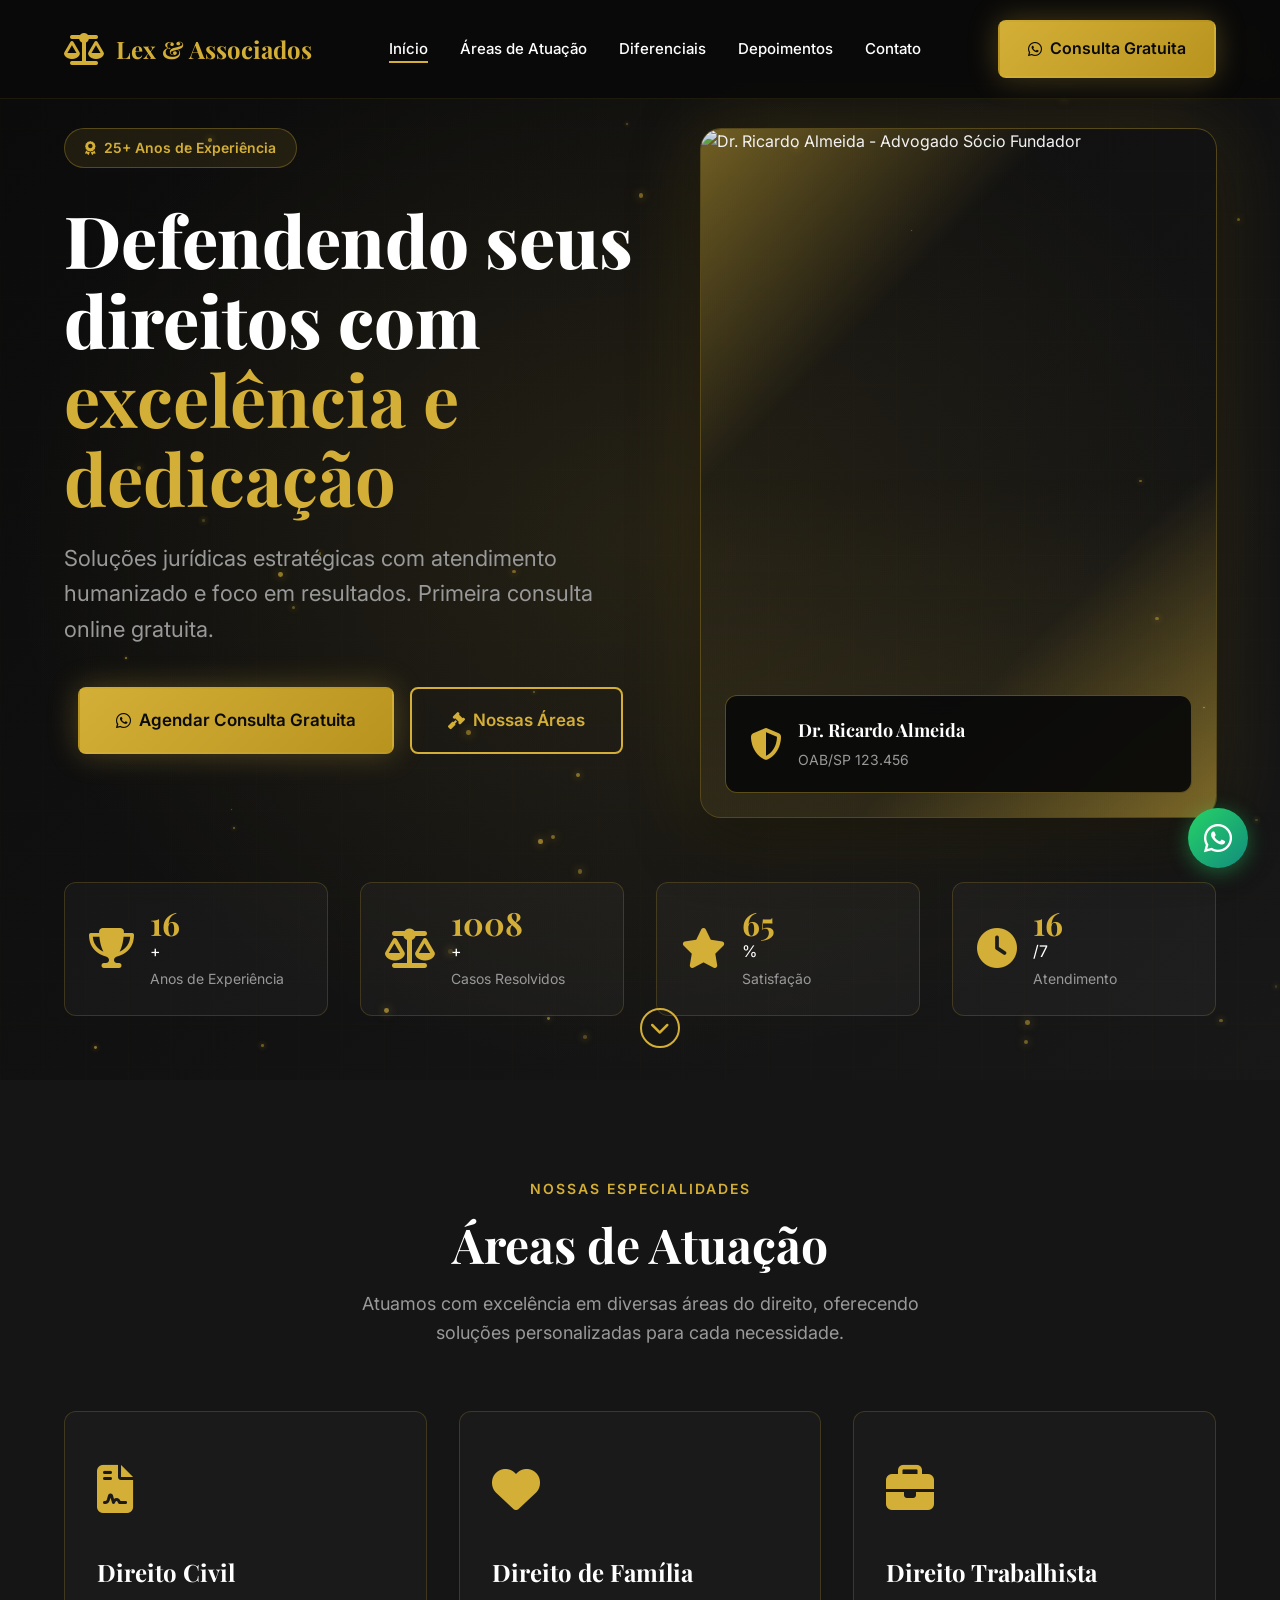
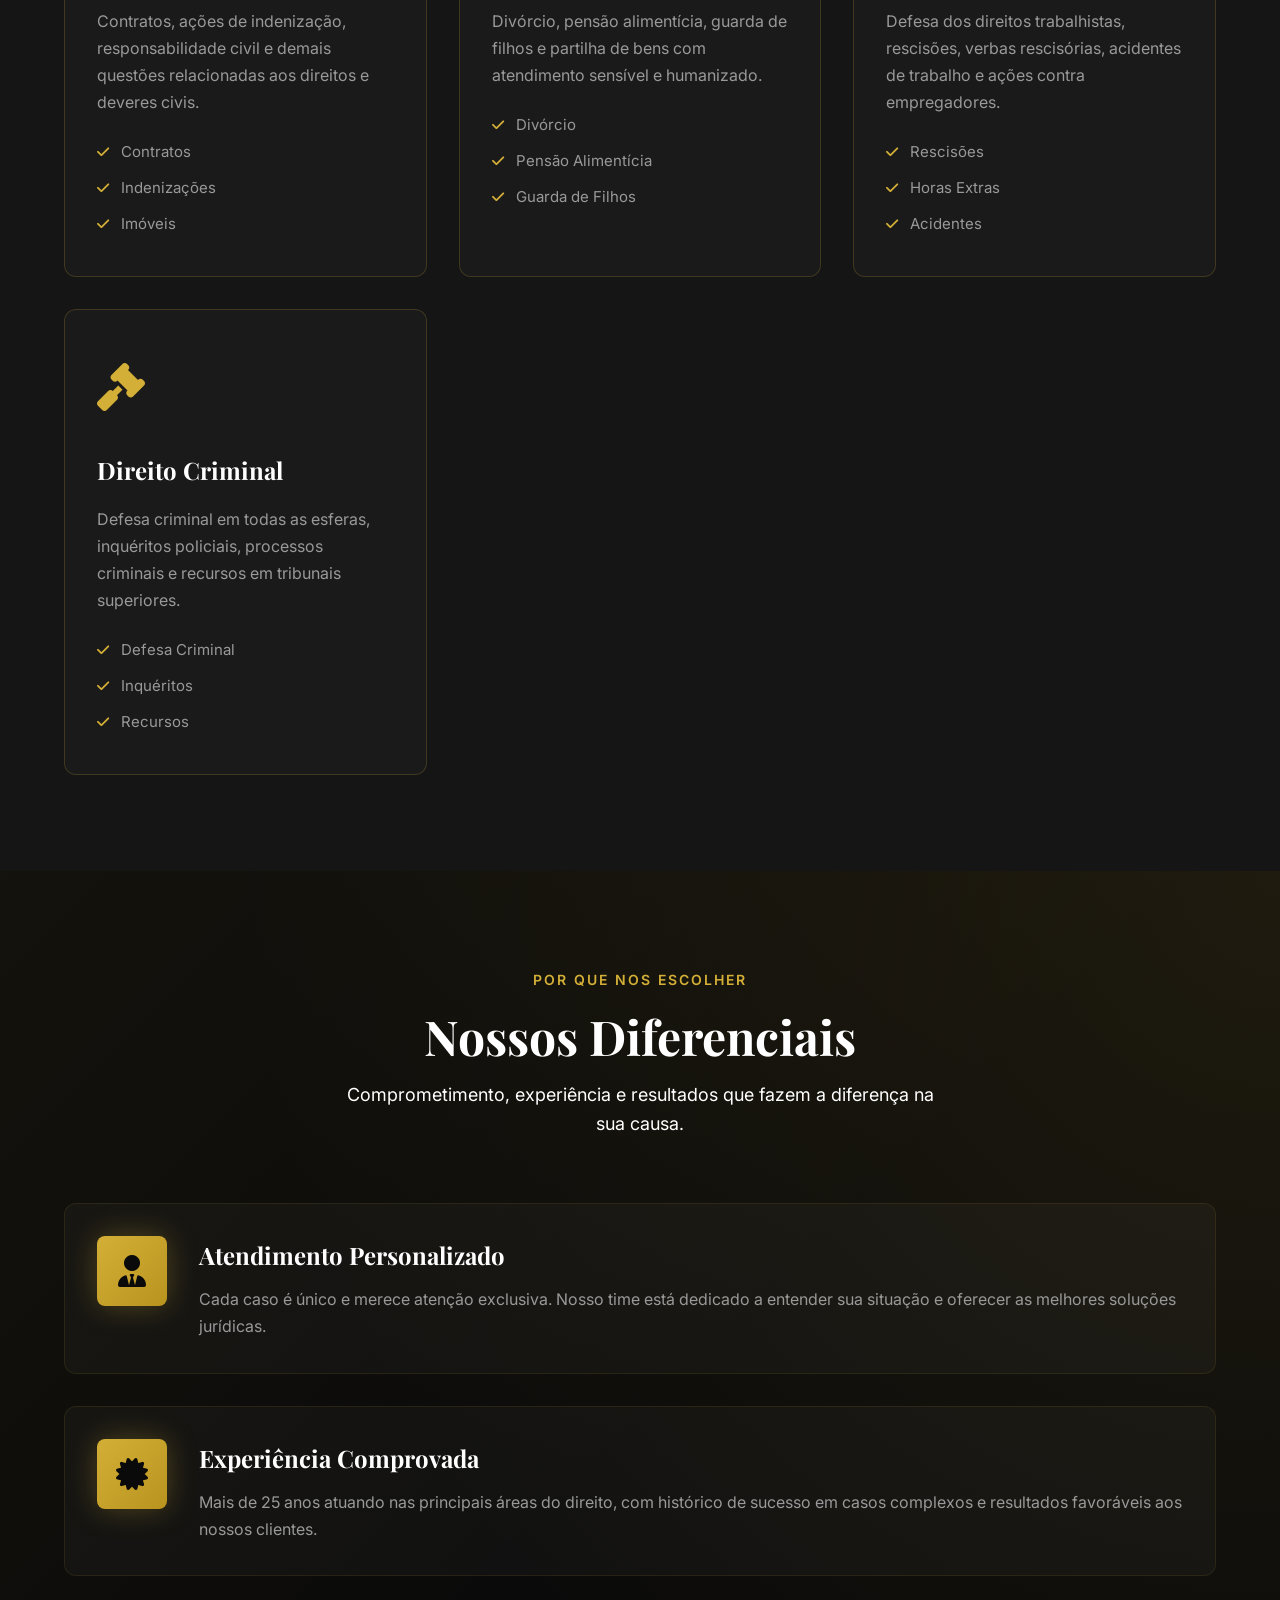
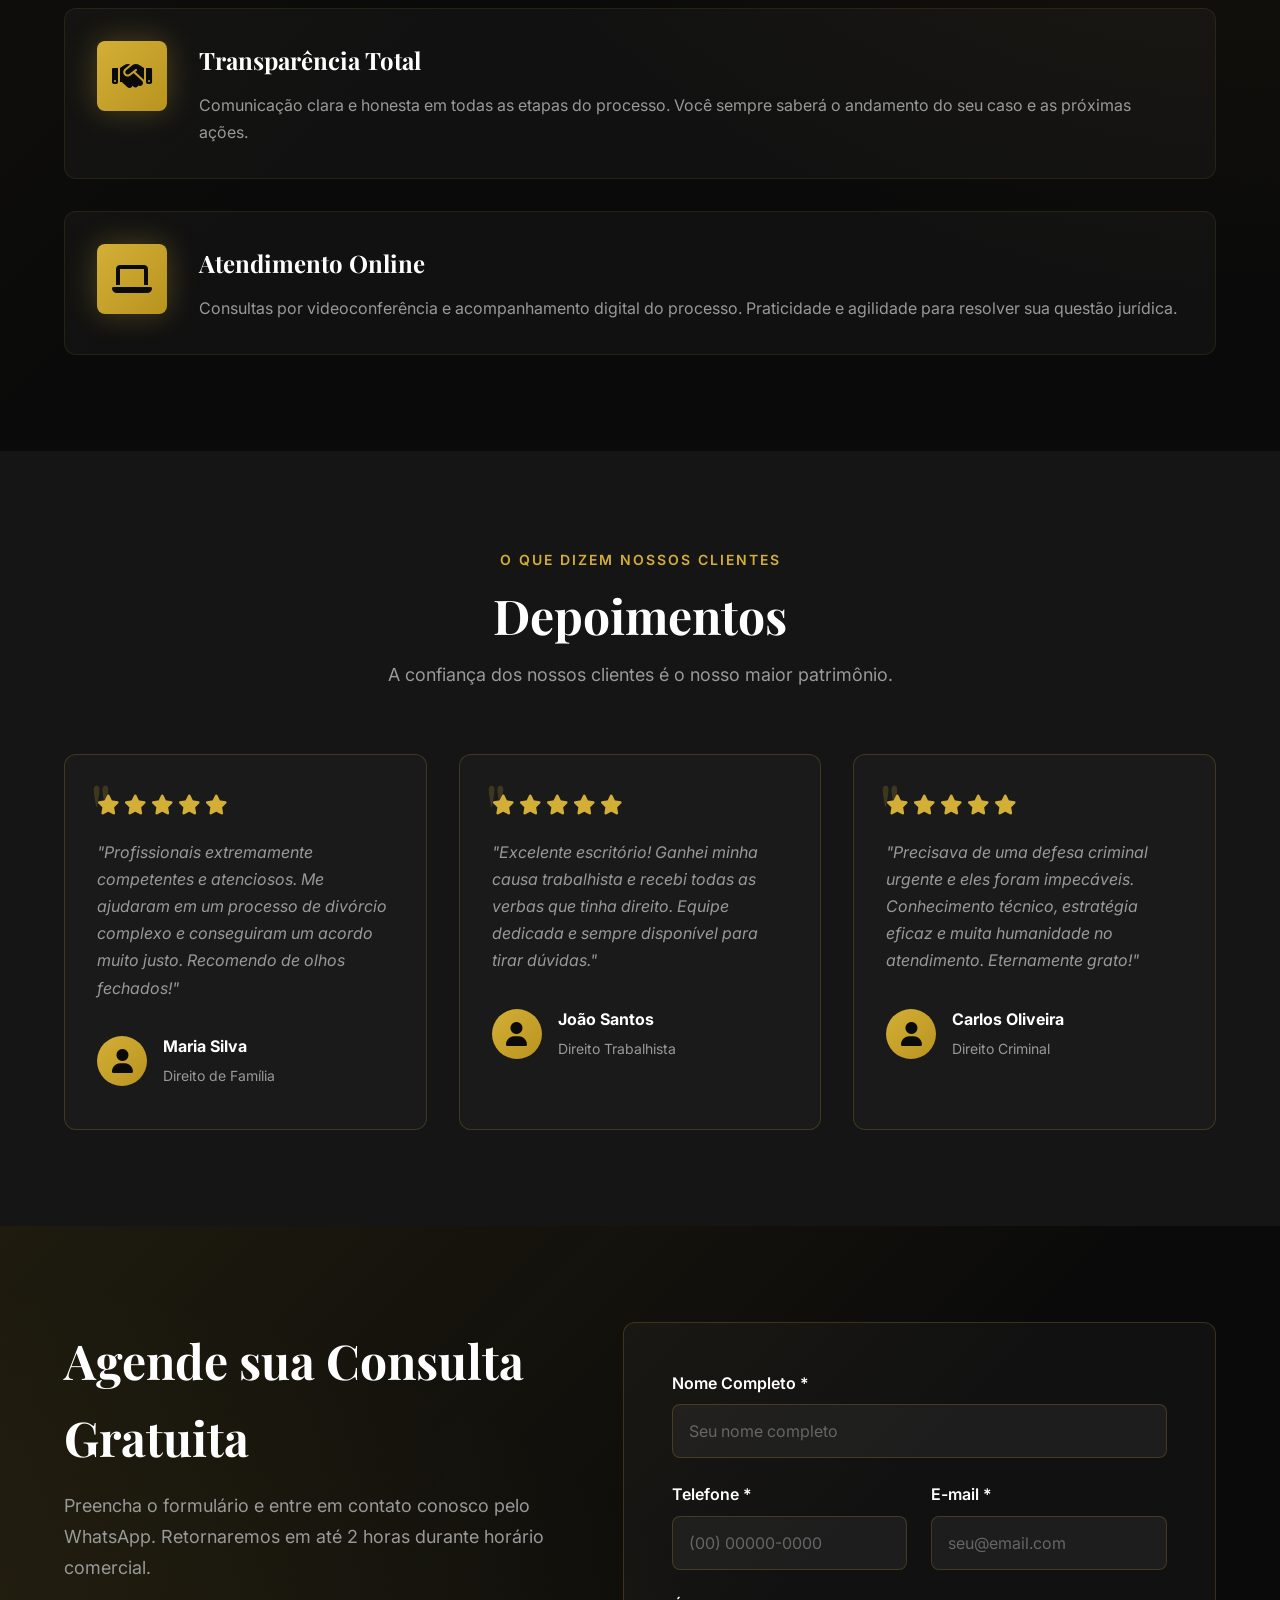
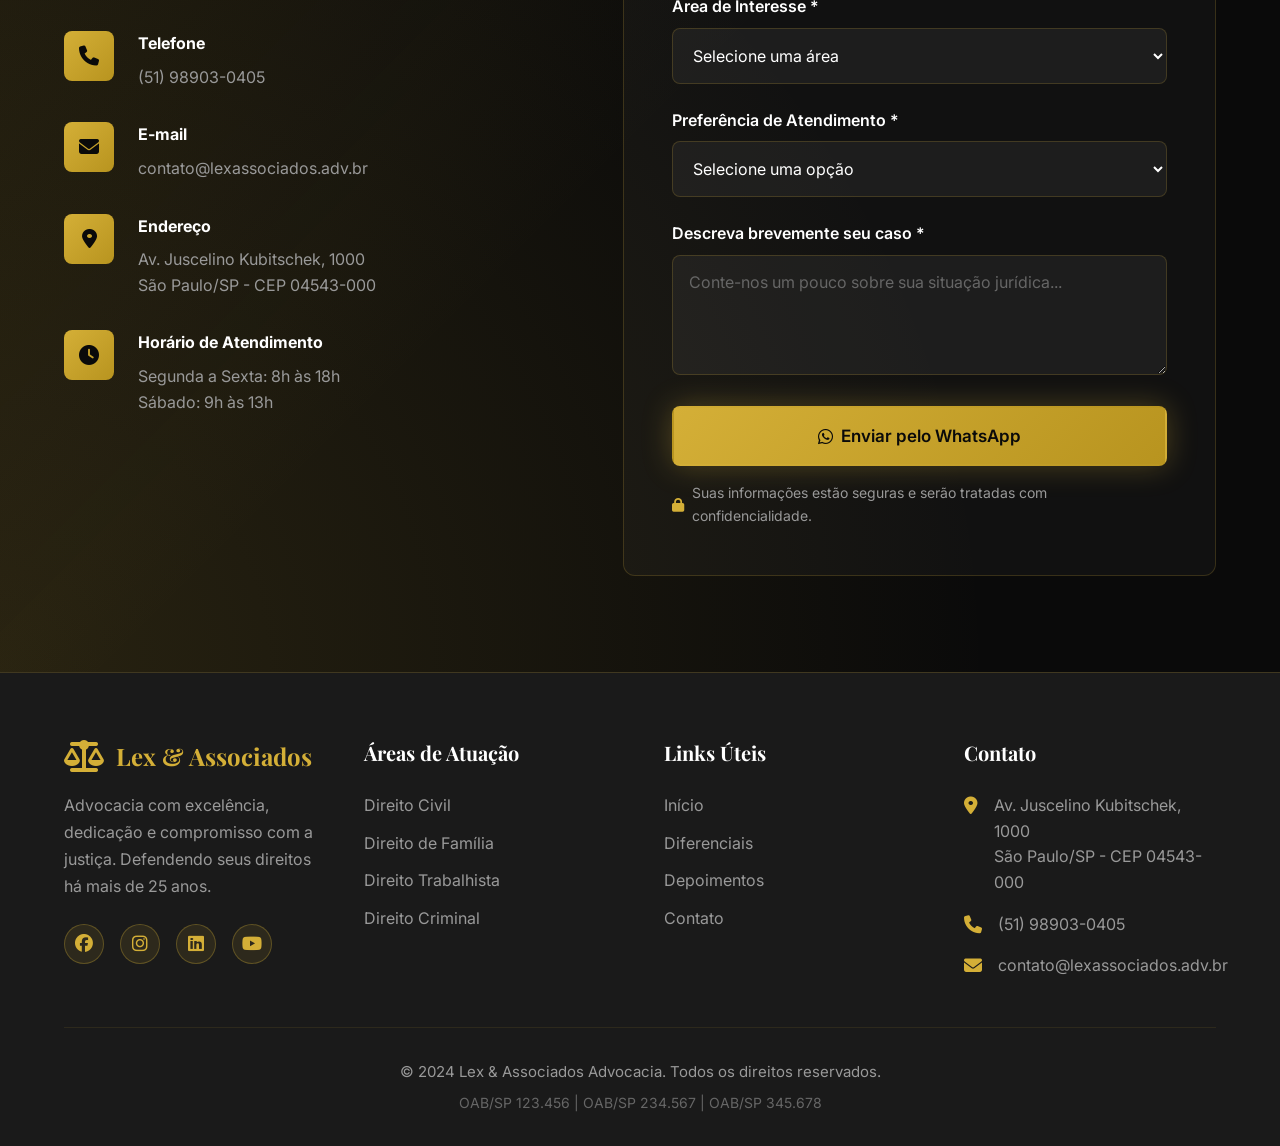
==== commit 2ce9dc7f: "feat: Add professional lawyer photo to hero section - Adiciona foto de advogado fictício (Dr. Ricard" ====
--- a/site/index.html
+++ b/site/index.html
@@ -61,34 +61,54 @@
     </div>
     
     <div class="container">
-      <div class="hero__content">
-        <div class="hero__badge" data-aos="fade-down">
-          <i class="fas fa-award"></i>
-          <span>25+ Anos de Experiência</span>
-        </div>
-        
-        <h1 class="hero__title" data-aos="fade-up" data-aos-delay="100">
-          Defendendo seus direitos com
-          <span class="highlight">excelência e dedicação</span>
-        </h1>
-        
-        <p class="hero__subtitle" data-aos="fade-up" data-aos-delay="200">
-          Soluções jurídicas estratégicas com atendimento humanizado e foco em resultados.
-          Primeira consulta online gratuita.
-        </p>
-        
-        <div class="hero__actions" data-aos="fade-up" data-aos-delay="300">
-          <a href="#contato" class="btn btn--primary btn--lg">
-            <i class="fab fa-whatsapp"></i>
-            Agendar Consulta Gratuita
-          </a>
-          <a href="#areas" class="btn btn--outline btn--lg">
-            <i class="fas fa-gavel"></i>
-            Nossas Áreas
-          </a>
-        </div>
-        
-        <div class="hero__stats" data-aos="fade-up" data-aos-delay="400">
+      <div class="hero__wrapper">
+        <div class="hero__content">
+          <div class="hero__badge" data-aos="fade-down">
+            <i class="fas fa-award"></i>
+            <span>25+ Anos de Experiência</span>
+          </div>
+          
+          <h1 class="hero__title" data-aos="fade-up" data-aos-delay="100">
+            Defendendo seus direitos com
+            <span class="highlight">excelência e dedicação</span>
+          </h1>
+          
+          <p class="hero__subtitle" data-aos="fade-up" data-aos-delay="200">
+            Soluções jurídicas estratégicas com atendimento humanizado e foco em resultados.
+            Primeira consulta online gratuita.
+          </p>
+          
+          <div class="hero__actions" data-aos="fade-up" data-aos-delay="300">
+            <a href="#contato" class="btn btn--primary btn--lg">
+              <i class="fab fa-whatsapp"></i>
+              Agendar Consulta Gratuita
+            </a>
+            <a href="#areas" class="btn btn--outline btn--lg">
+              <i class="fas fa-gavel"></i>
+              Nossas Áreas
+            </a>
+          </div>
+        </div>
+        
+        <div class="hero__image" data-aos="fade-left" data-aos-delay="400">
+          <div class="hero__image-frame">
+            <img 
+              src="https://images.unsplash.com/photo-1556157382-97eda2d62296?q=80&w=800&auto=format&fit=crop" 
+              alt="Dr. Ricardo Almeida - Advogado Sócio Fundador"
+              loading="eager"
+            >
+            <div class="hero__image-badge">
+              <i class="fas fa-shield-alt"></i>
+              <div>
+                <strong>Dr. Ricardo Almeida</strong>
+                <span>OAB/SP 123.456</span>
+              </div>
+            </div>
+          </div>
+        </div>
+      </div>
+      
+      <div class="hero__stats" data-aos="fade-up" data-aos-delay="500">
           <div class="stat">
             <div class="stat__icon">
               <i class="fas fa-trophy"></i>
@@ -132,7 +152,7 @@
       </div>
     </div>
     
-    <div class="hero__scroll" data-aos="fade" data-aos-delay="500">
+    <div class="hero__scroll" data-aos="fade" data-aos-delay="600">
       <a href="#areas">
         <i class="fas fa-chevron-down"></i>
       </a>
--- a/site/assets/css/style.css
+++ b/site/assets/css/style.css
@@ -313,10 +313,163 @@
   z-index: -1;
 }
 
+.hero__wrapper {
+  display: grid;
+  grid-template-columns: 1fr;
+  gap: 3rem;
+  align-items: center;
+  margin-bottom: 4rem;
+}
+
+@media (min-width: 992px) {
+  .hero__wrapper {
+    grid-template-columns: 1fr 0.9fr;
+    gap: 4rem;
+  }
+}
+
 .hero__content {
   text-align: center;
   position: relative;
   z-index: 1;
+}
+
+@media (min-width: 992px) {
+  .hero__content {
+    text-align: left;
+  }
+  
+  .hero__actions {
+    justify-content: flex-start;
+  }
+}
+
+.hero__image {
+  position: relative;
+  z-index: 1;
+}
+
+.hero__image-frame {
+  position: relative;
+  border-radius: var(--radius-xl);
+  overflow: hidden;
+  box-shadow: 
+    0 0 0 1px rgba(212, 175, 55, 0.3),
+    0 20px 60px rgba(0, 0, 0, 0.5),
+    0 0 80px rgba(212, 175, 55, 0.2);
+  animation: float-image 6s ease-in-out infinite;
+}
+
+@keyframes float-image {
+  0%, 100% {
+    transform: translateY(0);
+  }
+  50% {
+    transform: translateY(-15px);
+  }
+}
+
+.hero__image-frame::before {
+  content: '';
+  position: absolute;
+  top: 0;
+  left: 0;
+  right: 0;
+  bottom: 0;
+  background: linear-gradient(
+    180deg,
+    transparent 0%,
+    transparent 50%,
+    rgba(212, 175, 55, 0.1) 100%
+  );
+  z-index: 1;
+  pointer-events: none;
+}
+
+.hero__image-frame::after {
+  content: '';
+  position: absolute;
+  top: -2px;
+  left: -2px;
+  right: -2px;
+  bottom: -2px;
+  background: linear-gradient(
+    135deg,
+    var(--color-primary) 0%,
+    transparent 30%,
+    transparent 70%,
+    var(--color-primary) 100%
+  );
+  border-radius: var(--radius-xl);
+  z-index: -1;
+  opacity: 0.5;
+}
+
+.hero__image-frame img {
+  width: 100%;
+  height: auto;
+  display: block;
+  object-fit: cover;
+  aspect-ratio: 3/4;
+  filter: grayscale(20%) brightness(0.95);
+  transition: all var(--transition-slow);
+}
+
+.hero__image-frame:hover img {
+  filter: grayscale(0%) brightness(1);
+  transform: scale(1.05);
+}
+
+.hero__image-badge {
+  position: absolute;
+  bottom: 1.5rem;
+  left: 1.5rem;
+  right: 1.5rem;
+  display: flex;
+  align-items: center;
+  gap: 1rem;
+  padding: 1.25rem 1.5rem;
+  background: rgba(10, 10, 10, 0.95);
+  backdrop-filter: blur(10px);
+  border: 1px solid rgba(212, 175, 55, 0.4);
+  border-radius: var(--radius-lg);
+  z-index: 2;
+  animation: slideInUp 0.6s ease-out 0.8s backwards;
+}
+
+@keyframes slideInUp {
+  from {
+    opacity: 0;
+    transform: translateY(30px);
+  }
+  to {
+    opacity: 1;
+    transform: translateY(0);
+  }
+}
+
+.hero__image-badge i {
+  font-size: 2rem;
+  color: var(--color-primary);
+  flex-shrink: 0;
+}
+
+.hero__image-badge div {
+  display: flex;
+  flex-direction: column;
+  gap: 0.25rem;
+}
+
+.hero__image-badge strong {
+  font-size: 1.125rem;
+  font-weight: 700;
+  color: var(--color-white);
+  font-family: var(--font-primary);
+}
+
+.hero__image-badge span {
+  font-size: 0.875rem;
+  color: var(--color-gray-light);
 }
 
 .hero__badge {
@@ -367,10 +520,16 @@
 
 .hero__stats {
   display: grid;
-  grid-template-columns: repeat(auto-fit, minmax(200px, 1fr));
-  gap: 2rem;
-  max-width: 900px;
+  grid-template-columns: repeat(2, 1fr);
+  gap: 1.5rem;
   margin: 0 auto;
+}
+
+@media (min-width: 768px) {
+  .hero__stats {
+    grid-template-columns: repeat(4, 1fr);
+    gap: 2rem;
+  }
 }
 
 .stat {
@@ -1085,8 +1244,28 @@
 }
 
 @media (max-width: 767px) {
-  .hero__stats {
-    grid-template-columns: repeat(2, 1fr);
+  .hero__wrapper {
+    gap: 2rem;
+  }
+  
+  .hero__image-badge {
+    bottom: 1rem;
+    left: 1rem;
+    right: 1rem;
+    padding: 1rem;
+    gap: 0.75rem;
+  }
+  
+  .hero__image-badge i {
+    font-size: 1.5rem;
+  }
+  
+  .hero__image-badge strong {
+    font-size: 1rem;
+  }
+  
+  .hero__image-badge span {
+    font-size: 0.75rem;
   }
   
   .hero__actions {
